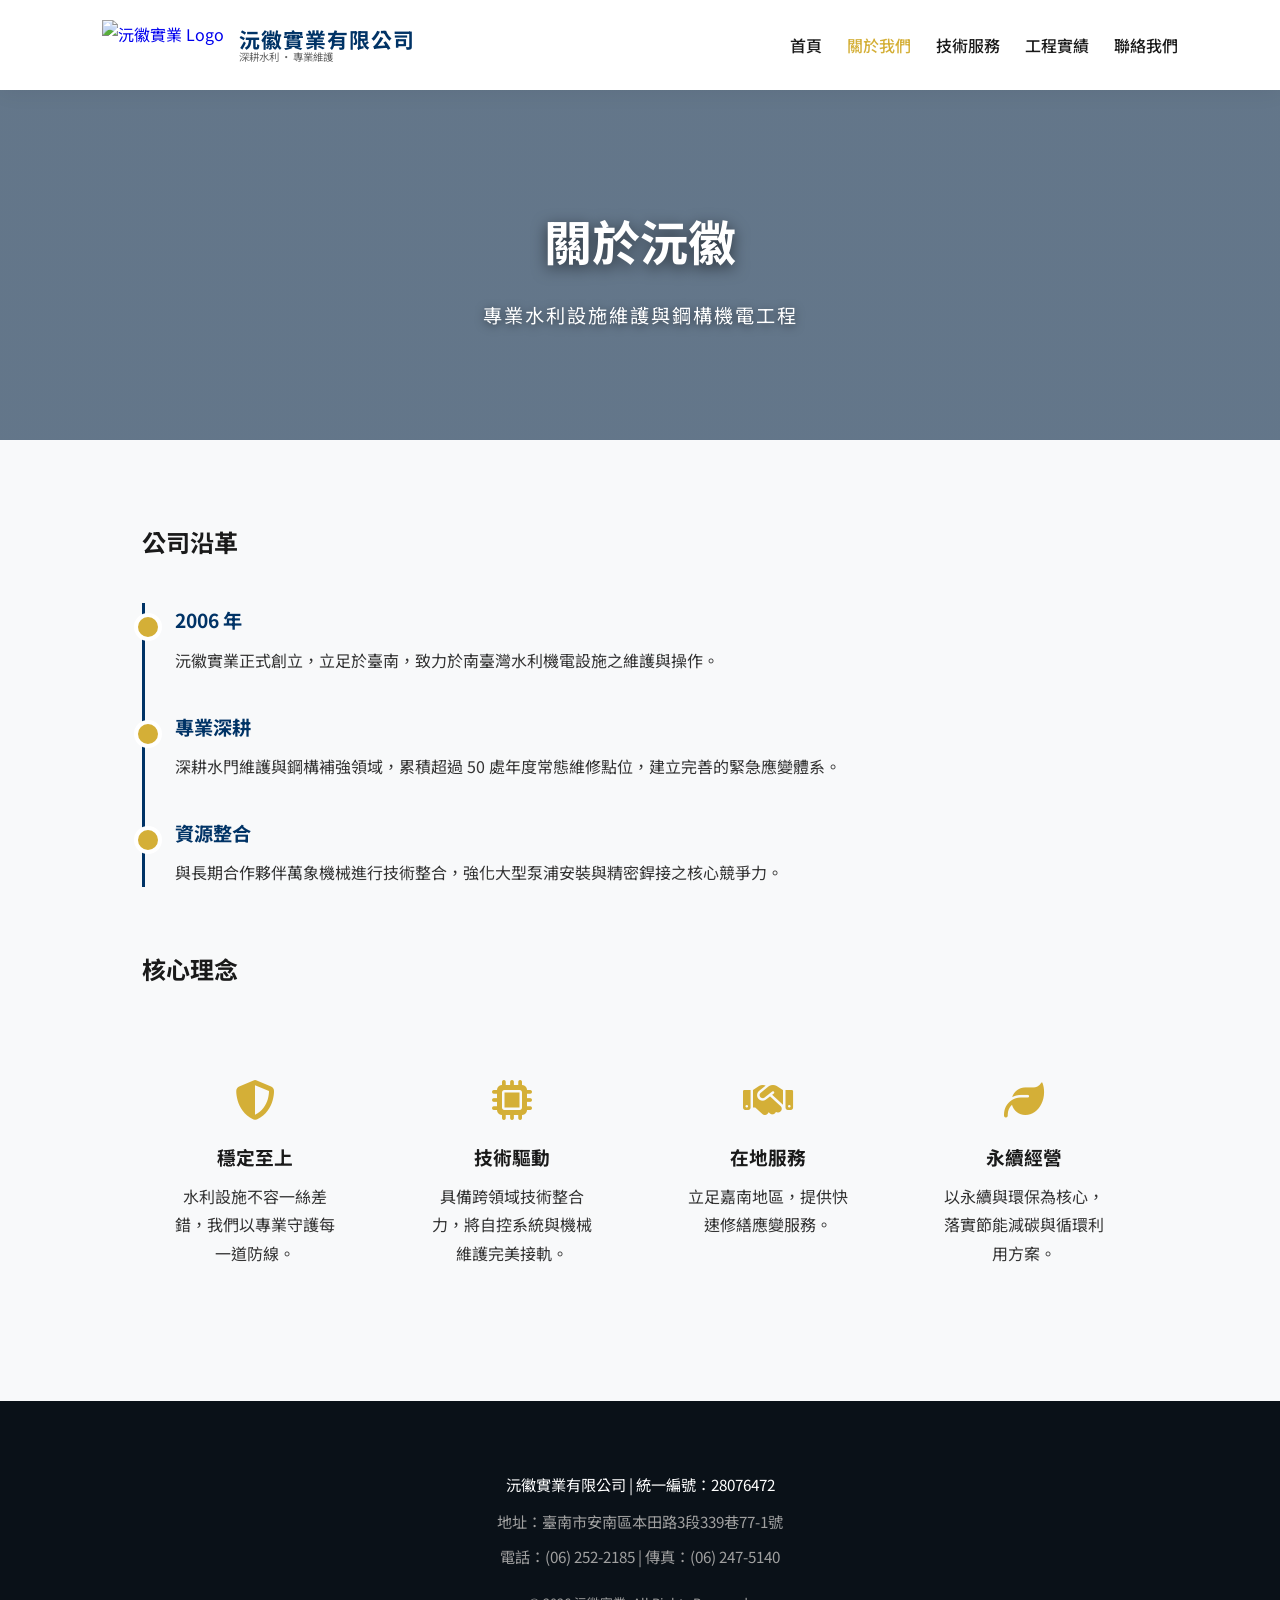
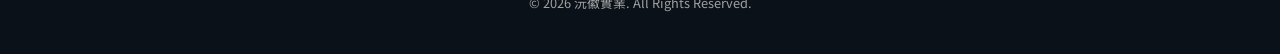
==== about.html @ 08f20ab5 "Add files via upload" ====
<!DOCTYPE html>
<html lang="zh-TW">
<head>
    <meta charset="UTF-8">
    <meta name="viewport" content="width=device-width, initial-scale=1.0">
    <title>關於沅徽 | 沅徽實業有限公司</title>
    <link href="https://fonts.googleapis.com/css2?family=Noto+Sans+TC:wght@300;500;700&display=swap" rel="stylesheet">
    <link rel="stylesheet" href="https://cdnjs.cloudflare.com/ajax/libs/font-awesome/6.4.0/css/all.min.css">
    
    <link rel="stylesheet" href="style.css">
    
    <style>
        /* 關於我們頁面專屬 CSS */
        .about-container { padding: 80px 8%; max-width: 1200px; margin: 0 auto; }
        .history-timeline { border-left: 3px solid var(--primary); padding-left: 30px; margin: 40px 0; }
        .history-item { margin-bottom: 35px; position: relative; }
        .history-item::before { content: ""; position: absolute; left: -41.5px; top: 10px; width: 20px; height: 20px; background: var(--accent); border-radius: 50%; border: 4px solid white; }
        .history-year { font-weight: 700; color: var(--primary); font-size: 1.2rem; display: block; margin-bottom: 5px; }

        .vision-grid { display: grid; grid-template-columns: repeat(4, 1fr); gap: 30px; margin-top: 50px; align-items: stretch; }
        .vision-card { background: var(--gray); padding: 40px 30px; border-radius: 8px; text-align: center; transition: 0.3s; display: flex; flex-direction: column; justify-content: flex-start; }
        .vision-card:hover { transform: translateY(-5px); background: white; box-shadow: 0 10px 20px rgba(0,0,0,0.05); }
        .vision-card i { font-size: 2.5rem; color: var(--accent); margin-bottom: 20px; }

        .about-container p, .history-item p, .vision-card p {
            font-size: 1rem; line-height: 1.8; color: #333; margin-top: 8px; margin-bottom: 12px;
        }

        @media (max-width: 1100px) { .vision-grid { grid-template-columns: repeat(2, 1fr); } }
        @media (max-width: 600px) { .vision-grid { grid-template-columns: 1fr; } .vision-card { padding: 24px; } }
    </style>
</head>
<body>
    <nav>
<a href="index.html" class="logo">
    <img src="images/logo.png" alt="沅徽實業 Logo" class="logo-img">
    
    <div class="logo-text">
        <b>沅徽實業有限公司</b>
        <span>深耕水利 · 專業維護</span>
    </div>
</a>
        <ul class="nav-links">
            <li><a href="index.html">首頁</a></li>
            <li><a href="about.html" style="color:var(--accent)">關於我們</a></li>
            <li><a href="services.html">技術服務</a></li>
            <li><a href="projects.html">工程實績</a></li>
            <li><a href="contact.html">聯絡我們</a></li>
        </ul>
    </nav>

<div class="page-banner" style="background: linear-gradient(rgba(0, 31, 63, 0.6), rgba(0, 31, 63, 0.6)), url('images/about-banner.jpg'); background-size: cover; background-position: center;">
    <h1 class="anim">關於沅徽</h1>
    <p class="anim">專業水利設施維護與鋼構機電工程</p>
</div>

    <div class="about-container">
        <h2>公司沿革</h2>
<div class="history-timeline">
    <div class="history-item">
        <span class="history-year">2006 年</span>
        <p>沅徽實業正式創立，立足於臺南，致力於南臺灣水利機電設施之維護與操作。</p>
    </div>
    <div class="history-item">
        <span class="history-year">專業深耕</span>
        <p>深耕水門維護與鋼構補強領域，累積超過 50 處年度常態維修點位，建立完善的緊急應變體系。</p>
    </div>
    <div class="history-item">
        <span class="history-year">資源整合</span>
        <p>與長期合作夥伴萬象機械進行技術整合，強化大型泵浦安裝與精密銲接之核心競爭力。</p>
    </div>
</div>

        <h2 style="margin-top:60px;">核心理念</h2>
        <div class="vision-grid">
            <div class="vision-card anim"><i class="fas fa-shield-alt"></i><h3>穩定至上</h3><p>水利設施不容一絲差錯，我們以專業守護每一道防線。</p></div>
            <div class="vision-card anim"><i class="fas fa-microchip"></i><h3>技術驅動</h3><p>具備跨領域技術整合力，將自控系統與機械維護完美接軌。</p></div>
            <div class="vision-card anim"><i class="fas fa-handshake"></i><h3>在地服務</h3><p>立足嘉南地區，提供快速修繕應變服務。</p></div>
            <div class="vision-card anim"><i class="fas fa-leaf"></i><h3>永續經營</h3><p>以永續與環保為核心，落實節能減碳與循環利用方案。</p></div>
        </div>
    </div>

    <footer>
        <p style="color:white; margin-bottom:10px;">沅徽實業有限公司 | 統一編號：28076472</p>
        <p>地址：臺南市安南區本田路3段339巷77-1號</p>
        <p>電話：(06) 252-2185 | 傳真：(06) 247-5140</p>
        <div style="margin-top:20px; font-size:0.8rem;">© 2026 沅徽實業. All Rights Reserved.</div>
    </footer>

    <script>
        document.addEventListener('DOMContentLoaded', ()=>{
            const io = new IntersectionObserver((entries)=>{
                entries.forEach(e=>{ if(e.isIntersecting) e.target.classList.add('in-view'); });
            },{threshold:0.15});
            document.querySelectorAll('.anim').forEach(el=> io.observe(el));
        });
    </script>
</body>
</html>
---- style.css ----
/* style.css - 沅徽實業 質感升級整合版 */

:root { 
    --primary: #003366; 
    --primary-light: #004d99;
    --accent: #d4af37; 
    --dark: #1a1a1a; 
    --light: #ffffff; 
    --gray: #f8f9fa; 
    --anim-ease: cubic-bezier(.2,.8,.2,1);
    --glass: rgba(255, 255, 255, 0.95);
}

* { margin: 0; padding: 0; box-sizing: border-box; font-family: 'Noto Sans TC', sans-serif; }
body { line-height: 1.8; color: var(--dark); background: var(--gray); overflow-x: hidden; }

/* --- 導覽列：毛玻璃高級質感 --- */
nav { 
    background: var(--glass); 
    backdrop-filter: blur(10px); 
    display: flex; 
    justify-content: space-between; 
    align-items: center; 
    padding: 0 8%; 
    height: 90px; 
    position: sticky; 
    top: 0; 
    z-index: 1000; 
    box-shadow: 0 4px 20px rgba(0,0,0,0.05); 
    width: 100%; 
}

/* --- Logo 區塊：確保絕對水平排列 --- */
.logo { 
    display: flex !important; 
    align-items: center !important; 
    text-decoration: none !important; 
    transition: transform 0.2s ease;
}

.logo:hover {
    transform: scale(1.02);
}

/* 這是新增的圖片樣式，取代原本的 .logo-box */
.logo-img { 
    height: 50px; /* 控制 Logo 圖片高度 */
    width: auto;  /* 維持圖片比例 */
    margin-right: 15px; /* 圖片與文字的間距 */
    flex-shrink: 0 !important;
    display: block !important;
}

/* 如果你還沒刪除 HTML 裡的 logo-box，可以先把它隱藏 */
.logo-box { 
    display: none !important; 
}

.logo-text {
    display: flex !important;
    flex-direction: column !important; 
    text-decoration: none !important;
}

.logo-text b { 
    font-size: 1.3rem !important; 
    color: var(--primary) !important; 
    letter-spacing: 1px !important;
    line-height: 1.2 !important;
    white-space: nowrap !important;
}

.logo-text span { 
    font-size: 0.65rem !important; 
    color: #666 !important; 
    display: block !important;
    line-height: 1 !important;
}
.nav-links { display: flex; list-style: none; align-items: center; height: 100%; }
.nav-links li { margin-left: 25px; position: relative; }

.nav-links a { 
    text-decoration: none; 
    color: var(--dark); 
    font-weight: 500; 
    transition: 0.3s;
    padding-bottom: 5px;
}

/* 新增底線動畫 */
.nav-links a::after {
    content: '';
    position: absolute;
    width: 0;
    height: 2px;
    bottom: 25px; /* 根據導覽列高度調整 */
    left: 0;
    background-color: var(--accent);
    transition: width 0.3s ease;
}

.nav-links a:hover::after {
    width: 100%;
}

/* --- 首頁大圖區專屬 --- */
.hero { 
    height: 700px !important; 
    position: relative;
    overflow: hidden;
    color: white !important; /* 強制首頁文字為白色 */
    text-align: center; 
    display: flex; 
    flex-direction: column; 
    justify-content: center; 
    align-items: center; 
    background: linear-gradient(rgba(0, 31, 63, 0.7), rgba(0, 51, 102, 0.5)), 
                url('images/hero-bg.jpg'); 
    background-size: cover;
    background-position: center;
    background-attachment: fixed; 
}

/* --- 其他分頁 Banner 專屬 --- */
.page-banner {
    height: 350px !important;
    position: relative;
    display: flex;
    flex-direction: column;
    justify-content: center;
    align-items: center;
    color: white !important; /* 強制分頁 Banner 文字為白色 */
    text-align: center;
    /* 這裡不要放 background，我們在各別 HTML 裡面放圖片 */
}

/* 強化 Banner 上的文字，避免被背景吃掉 */
.hero h1, .page-banner h1 {
    font-size: 3rem !important;
    font-weight: 700;
    margin-bottom: 15px;
    text-shadow: 0 4px 15px rgba(0,0,0,0.6) !important; /* 增加文字陰影，讓字浮出來 */
    z-index: 5;
}

.hero p, .page-banner p {
    font-size: 1.2rem;
    letter-spacing: 2px;
    text-shadow: 0 2px 10px rgba(0,0,0,0.5) !important;
    z-index: 5;
}

/* --- 首頁 Hero 專用按鈕樣式 --- */
.hero-btns {
    display: flex;
    gap: 20px;
    justify-content: center;
    margin-top: 30px;
}

.btn-primary {
    background: var(--accent);
    color: var(--dark);
    padding: 15px 35px;
    text-decoration: none;
    font-weight: bold;
    border-radius: 4px;
    transition: 0.4s;
    box-shadow: 0 4px 15px rgba(212, 175, 55, 0.3);
}

.btn-primary:hover {
    transform: translateY(-3px);
    box-shadow: 0 8px 25px rgba(212, 175, 55, 0.5);
    background: #e5c05b;
}

.btn-outline {
    border: 2px solid var(--light);
    color: var(--light);
    padding: 13px 35px;
    text-decoration: none;
    font-weight: bold;
    border-radius: 4px;
    transition: 0.4s;
}

.btn-outline:hover {
    background: var(--light);
    color: var(--primary);
}

/* --- 通用動畫 --- */
.anim { opacity: 0; transform: translateY(30px); transition: all 0.8s var(--anim-ease); will-change: opacity, transform; }
.anim.in-view { opacity: 1; transform: translateY(0); }

/* --- 專案實績修正 (解決空白規則集報錯) --- */
.meta-item div { 
    flex: 1; 
    min-width: 0; 
}

/* --- 頁尾：深邃質感 --- */
footer { 
    background: #0a1118; 
    color: #a0a0a0; 
    padding: 70px 8% 40px; 
    text-align: center; 
    font-size: 0.95rem;
}
footer p { margin-bottom: 8px; }
/* --- 服務卡片與網格系統 --- */
.service-grid { 
    display: grid; 
    grid-template-columns: repeat(auto-fit, minmax(300px, 1fr)); 
    gap: 40px; 
}

.service-card { 
    background: #fff;
    border: 1px solid #eee; 
    padding: 50px 30px; 
    border-radius: 8px; 
    transition: all 0.4s cubic-bezier(.2,.8,.2,1); 
    position: relative; 
    text-align: center;
}

/* 懸停效果：向上浮起並增加陰影 */
.service-card:hover { 
    border-color: var(--primary); 
    box-shadow: 0 20px 40px rgba(0, 51, 102, 0.12); 
    transform: translateY(-12px); 
}

.service-card i { 
    font-size: 3rem; 
    color: var(--primary); 
    margin-bottom: 25px; 
    transition: 0.3s;
}

/* 懸停時圖示變色並放大 */
.service-card:hover i {
    transform: scale(1.1);
    color: var(--accent);
}

.service-card h3 {
    margin-bottom: 15px;
    color: var(--primary);
}
/* 修正 sticky 導覽列與 Banner 的間距 */
.filter-buttons {
    top: 90px; /* 對齊 nav 的高度 */
    background: white;
    padding: 30px 8%;
    border-bottom: 1px solid #eee;
}
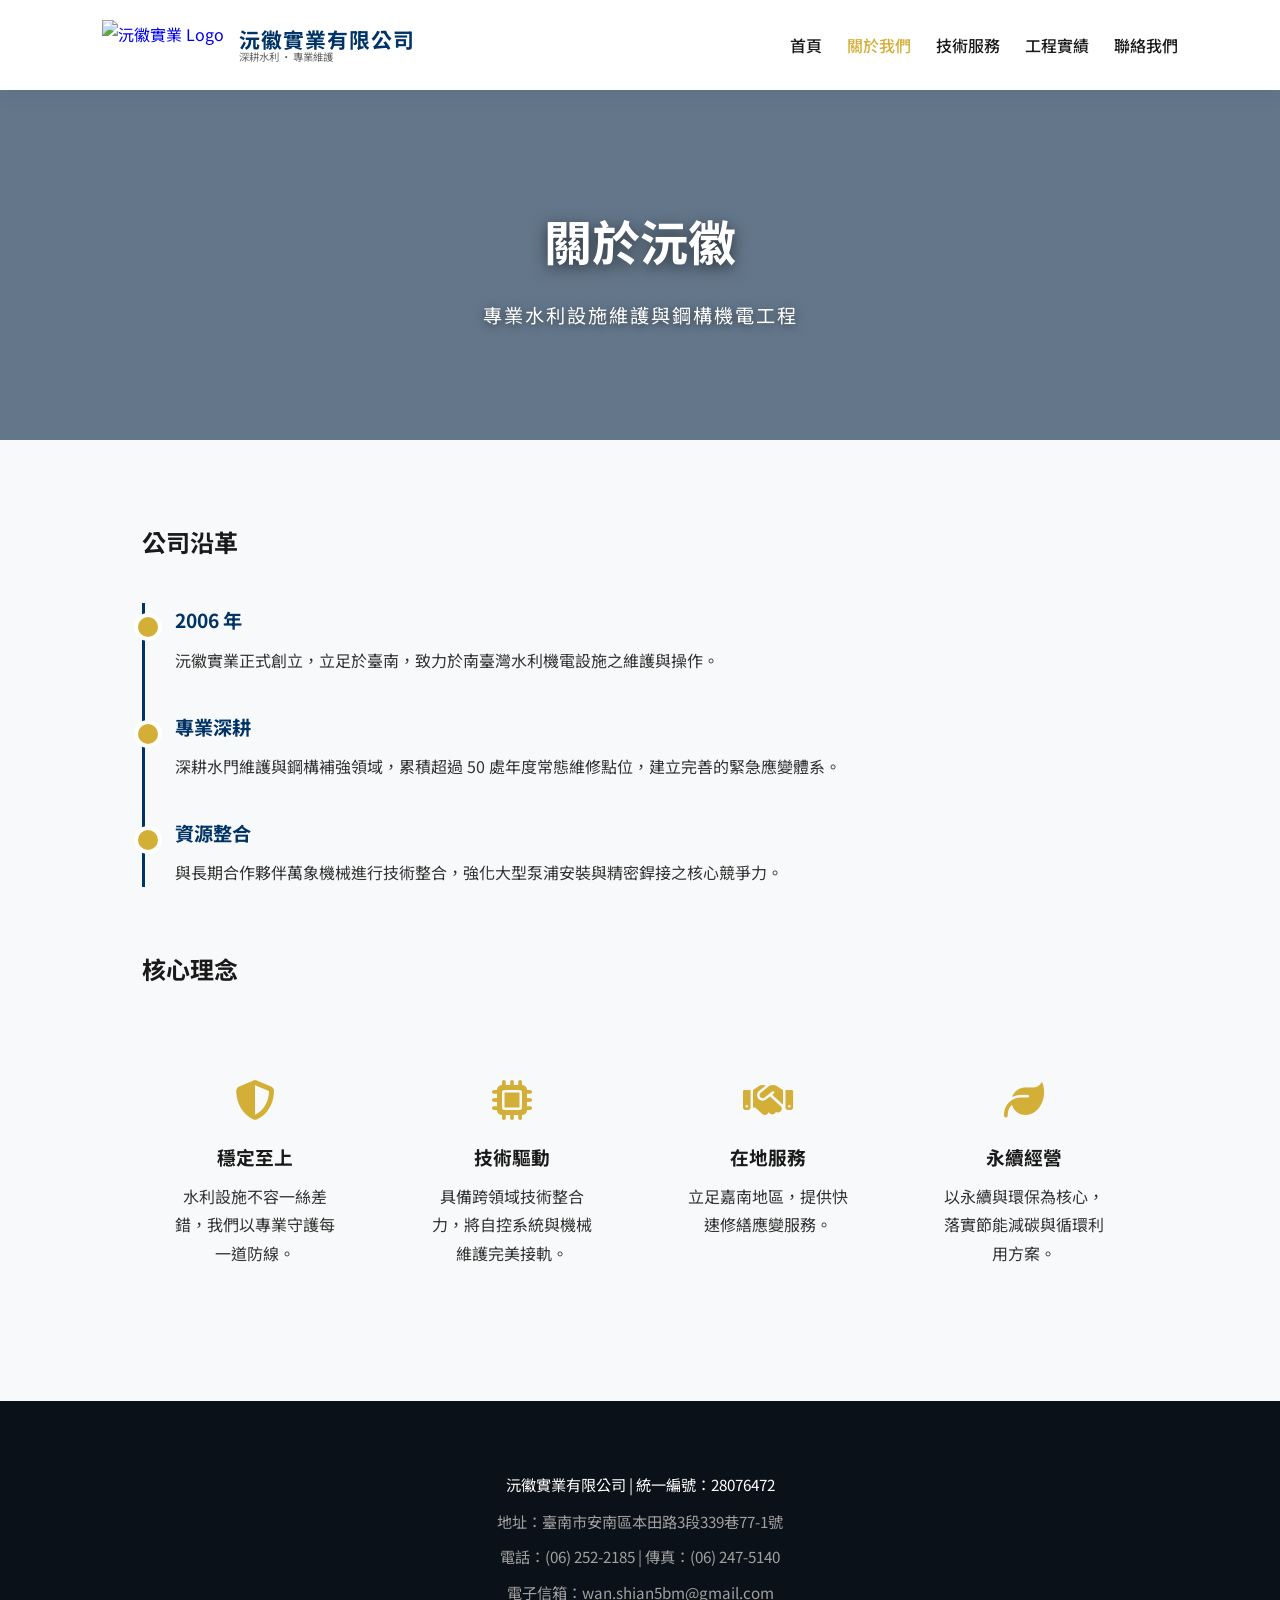
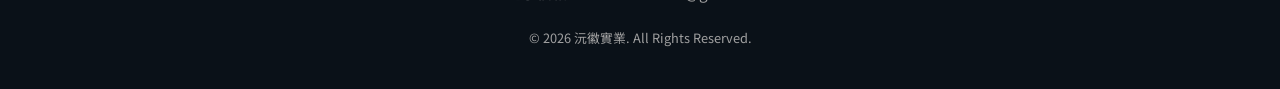
==== commit 699b4eda: "Update about.html" ====
--- a/about.html
+++ b/about.html
@@ -6,9 +6,8 @@
     <title>關於沅徽 | 沅徽實業有限公司</title>
     <link href="https://fonts.googleapis.com/css2?family=Noto+Sans+TC:wght@300;500;700&display=swap" rel="stylesheet">
     <link rel="stylesheet" href="https://cdnjs.cloudflare.com/ajax/libs/font-awesome/6.4.0/css/all.min.css">
-    
     <link rel="stylesheet" href="style.css">
-    
+    <link rel="icon" href="images/logo.png" type="image/png">
     <style>
         /* 關於我們頁面專屬 CSS */
         .about-container { padding: 80px 8%; max-width: 1200px; margin: 0 auto; }
@@ -32,7 +31,7 @@
 </head>
 <body>
     <nav>
-<a href="index.html" class="logo">
+<a href="./" class="logo">
     <img src="images/logo.png" alt="沅徽實業 Logo" class="logo-img">
     
     <div class="logo-text">
@@ -41,7 +40,7 @@
     </div>
 </a>
         <ul class="nav-links">
-            <li><a href="index.html">首頁</a></li>
+            <li><a href="./">首頁</a></li>
             <li><a href="about.html" style="color:var(--accent)">關於我們</a></li>
             <li><a href="services.html">技術服務</a></li>
             <li><a href="projects.html">工程實績</a></li>
@@ -84,6 +83,7 @@
         <p style="color:white; margin-bottom:10px;">沅徽實業有限公司 | 統一編號：28076472</p>
         <p>地址：臺南市安南區本田路3段339巷77-1號</p>
         <p>電話：(06) 252-2185 | 傳真：(06) 247-5140</p>
+        <p>電子信箱：wan.shian5bm@gmail.com</p>
         <div style="margin-top:20px; font-size:0.8rem;">© 2026 沅徽實業. All Rights Reserved.</div>
     </footer>
 
@@ -96,4 +96,7 @@
         });
     </script>
 </body>
-</html>+
+</html>
+
+
--- a/style.css
+++ b/style.css
@@ -250,10 +250,65 @@
     margin-bottom: 15px;
     color: var(--primary);
 }
-/* 修正 sticky 導覽列與 Banner 的間距 */
+/* --- 1. 修正原本的篩選按鈕區塊 (確保括號正確) --- */
 .filter-buttons {
-    top: 90px; /* 對齊 nav 的高度 */
+    top: 90px; 
     background: white;
     padding: 30px 8%;
     border-bottom: 1px solid #eee;
-}+}
+
+/* --- 2. 徹底解決手機版頁首過寬的問題 --- */
+@media (max-width: 768px) {
+    /* 強制禁止橫向捲軸 */
+    html, body {
+        overflow-x: hidden;
+        width: 100%;
+    }
+
+    /* 頁首改為垂直排列，避免 Logo 與選單擠在同一行 */
+    nav {
+        flex-direction: column !important;
+        height: auto !important; /* 讓高度隨內容增長 */
+        padding: 15px 0 !important; /* 縮減左右內邊距 */
+        justify-content: center;
+    }
+
+    /* 縮小 Logo 尺寸 */
+    .logo {
+        margin-bottom: 10px;
+    }
+    .logo-img {
+        height: 35px !important;
+        margin-right: 8px !important;
+    }
+    .logo-text b {
+        font-size: 1.1rem !important;
+    }
+
+    /* 選單改為橫向自動換行，並置中 */
+    .nav-links {
+        margin: 0 !important;
+        padding: 0 10px;
+        display: flex;
+        flex-wrap: wrap; /* 重要：讓按鈕太多時自動換行 */
+        justify-content: center;
+        gap: 10px;
+    }
+
+    .nav-links li {
+        margin: 5px !important; /* 縮減按鈕間距 */
+    }
+
+    .nav-links a {
+        font-size: 0.85rem !important;
+        padding: 5px 8px;
+    }
+
+    /* 修正 Banner 文字過大的問題 */
+    .hero h1, .page-banner h1 {
+        font-size: 1.8rem !important;
+        width: 90%;
+        margin: 0 auto 10px;
+    }
+}
